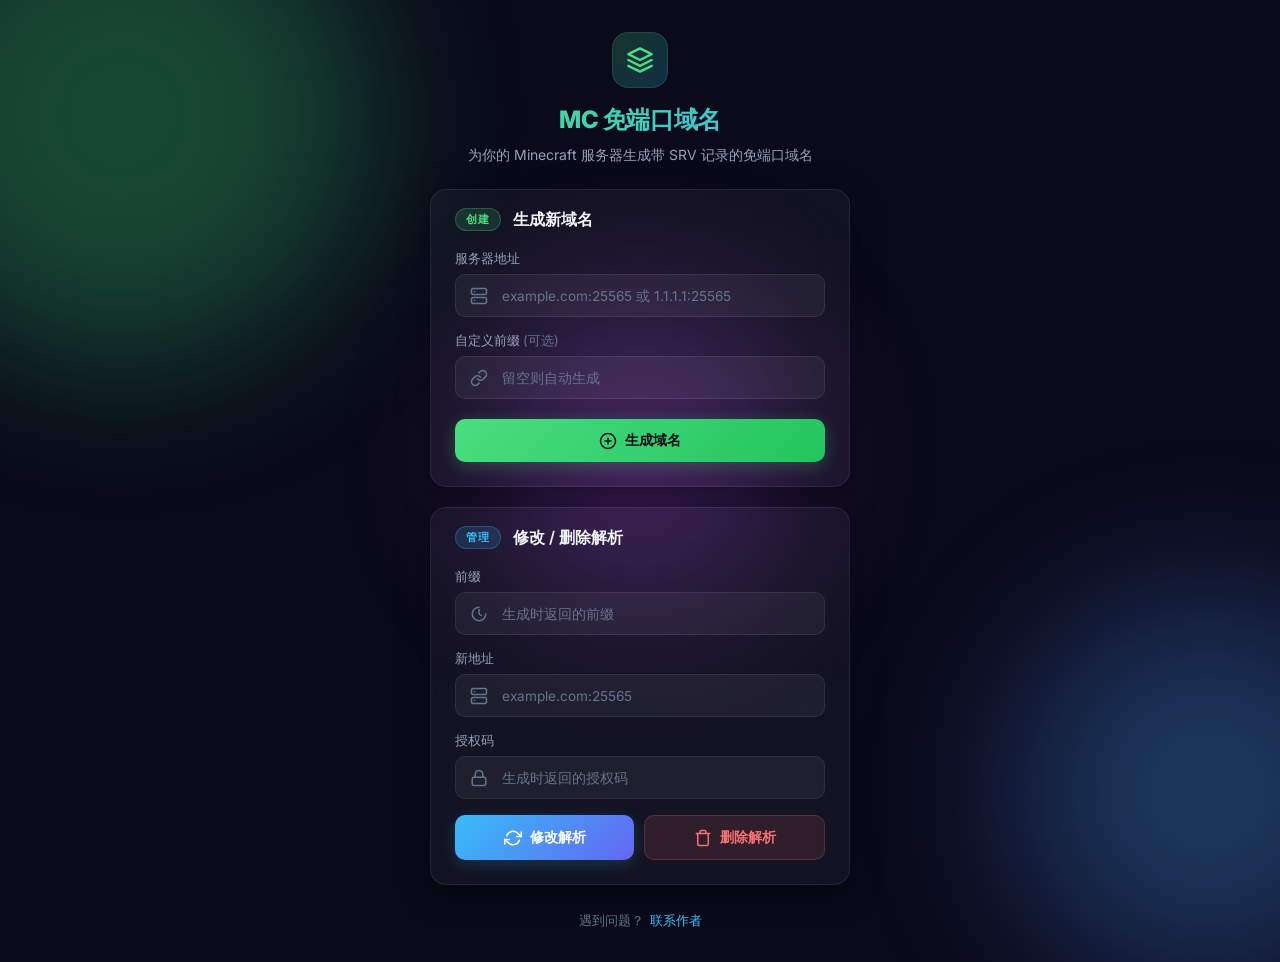
==== public/index.html @ ff8ee894 "init" ====
<!DOCTYPE html>
<html lang="zh">
<head>
  <meta charset="UTF-8">
  <meta name="viewport" content="width=device-width, initial-scale=1.0">
  <title>MC 免端口域名生成器</title>
  <link rel="preconnect" href="https://fonts.googleapis.com">
  <link rel="preconnect" href="https://fonts.gstatic.com" crossorigin>
  <link href="https://fonts.googleapis.com/css2?family=Inter:wght@400;500;600;700;800&display=swap" rel="stylesheet">
  <link rel="stylesheet" href="./style.css?v=3">
</head>
<body>

  <!-- Animated background blobs -->
  <div class="bg-blob blob-1"></div>
  <div class="bg-blob blob-2"></div>
  <div class="bg-blob blob-3"></div>

  <div class="app-wrapper">

    <!-- Header -->
    <header class="header">
      <div class="header-icon">
        <svg width="32" height="32" viewBox="0 0 24 24" fill="none" stroke="currentColor" stroke-width="2" stroke-linecap="round" stroke-linejoin="round">
          <path d="M12 2L2 7l10 5 10-5-10-5z"/>
          <path d="M2 17l10 5 10-5"/>
          <path d="M2 12l10 5 10-5"/>
        </svg>
      </div>
      <h1 class="header-title">MC 免端口域名</h1>
      <p class="header-subtitle">为你的 Minecraft 服务器生成带 SRV 记录的免端口域名</p>
    </header>

    <!-- Card: 创建域名 -->
    <div class="card">
      <div class="card-header">
        <span class="card-badge badge-create">创建</span>
        <h2 class="card-title">生成新域名</h2>
      </div>
      <div class="card-body">
        <div class="input-group">
          <label class="input-label" for="address">服务器地址</label>
          <div class="input-wrapper">
            <svg class="input-icon" width="18" height="18" viewBox="0 0 24 24" fill="none" stroke="currentColor" stroke-width="2" stroke-linecap="round" stroke-linejoin="round">
              <rect x="2" y="2" width="20" height="8" rx="2" ry="2"/>
              <rect x="2" y="14" width="20" height="8" rx="2" ry="2"/>
              <line x1="6" y1="6" x2="6.01" y2="6"/>
              <line x1="6" y1="18" x2="6.01" y2="18"/>
            </svg>
            <input id="address" type="text" placeholder="example.com:25565 或 1.1.1.1:25565" autocomplete="off">
          </div>
        </div>
        <div class="input-group">
          <label class="input-label" for="prefix">自定义前缀 <span class="optional">(可选)</span></label>
          <div class="input-wrapper">
            <svg class="input-icon" width="18" height="18" viewBox="0 0 24 24" fill="none" stroke="currentColor" stroke-width="2" stroke-linecap="round" stroke-linejoin="round">
              <path d="M10 13a5 5 0 0 0 7.54.54l3-3a5 5 0 0 0-7.07-7.07l-1.72 1.71"/>
              <path d="M14 11a5 5 0 0 0-7.54-.54l-3 3a5 5 0 0 0 7.07 7.07l1.71-1.71"/>
            </svg>
            <input id="prefix" type="text" placeholder="留空则自动生成" autocomplete="off">
          </div>
        </div>
        <button class="btn btn-primary" onclick="create()">
          <svg width="18" height="18" viewBox="0 0 24 24" fill="none" stroke="currentColor" stroke-width="2" stroke-linecap="round" stroke-linejoin="round">
            <circle cx="12" cy="12" r="10"/>
            <line x1="12" y1="8" x2="12" y2="16"/>
            <line x1="8" y1="12" x2="16" y2="12"/>
          </svg>
          <span>生成域名</span>
        </button>
      </div>
    </div>

    <!-- Card: 管理域名 -->
    <div class="card">
      <div class="card-header">
        <span class="card-badge badge-manage">管理</span>
        <h2 class="card-title">修改 / 删除解析</h2>
      </div>
      <div class="card-body">
        <div class="input-group">
          <label class="input-label" for="sub">前缀</label>
          <div class="input-wrapper">
            <svg class="input-icon" width="18" height="18" viewBox="0 0 24 24" fill="none" stroke="currentColor" stroke-width="2" stroke-linecap="round" stroke-linejoin="round">
              <path d="M21 12a9 9 0 1 1-9-9"/>
              <path d="M12 6v6l3 2"/>
            </svg>
            <input id="sub" type="text" placeholder="生成时返回的前缀" autocomplete="off">
          </div>
        </div>
        <div class="input-group">
          <label class="input-label" for="newAddress">新地址</label>
          <div class="input-wrapper">
            <svg class="input-icon" width="18" height="18" viewBox="0 0 24 24" fill="none" stroke="currentColor" stroke-width="2" stroke-linecap="round" stroke-linejoin="round">
              <rect x="2" y="2" width="20" height="8" rx="2" ry="2"/>
              <rect x="2" y="14" width="20" height="8" rx="2" ry="2"/>
              <line x1="6" y1="6" x2="6.01" y2="6"/>
              <line x1="6" y1="18" x2="6.01" y2="18"/>
            </svg>
            <input id="newAddress" type="text" placeholder="example.com:25565" autocomplete="off">
          </div>
        </div>
        <div class="input-group">
          <label class="input-label" for="authCode">授权码</label>
          <div class="input-wrapper">
            <svg class="input-icon" width="18" height="18" viewBox="0 0 24 24" fill="none" stroke="currentColor" stroke-width="2" stroke-linecap="round" stroke-linejoin="round">
              <rect x="3" y="11" width="18" height="11" rx="2" ry="2"/>
              <path d="M7 11V7a5 5 0 0 1 10 0v4"/>
            </svg>
            <input id="authCode" type="text" placeholder="生成时返回的授权码" autocomplete="off">
          </div>
        </div>
        <div class="btn-group">
          <button class="btn btn-accent" onclick="update()">
            <svg width="18" height="18" viewBox="0 0 24 24" fill="none" stroke="currentColor" stroke-width="2" stroke-linecap="round" stroke-linejoin="round">
              <polyline points="23 4 23 10 17 10"/>
              <polyline points="1 20 1 14 7 14"/>
              <path d="M3.51 9a9 9 0 0 1 14.85-3.36L23 10M1 14l4.64 4.36A9 9 0 0 0 20.49 15"/>
            </svg>
            <span>修改解析</span>
          </button>
          <button class="btn btn-danger" onclick="deleteRecord()">
            <svg width="18" height="18" viewBox="0 0 24 24" fill="none" stroke="currentColor" stroke-width="2" stroke-linecap="round" stroke-linejoin="round">
              <polyline points="3 6 5 6 21 6"/>
              <path d="M19 6v14a2 2 0 0 1-2 2H7a2 2 0 0 1-2-2V6m3 0V4a2 2 0 0 1 2-2h4a2 2 0 0 1 2 2v2"/>
            </svg>
            <span>删除解析</span>
          </button>
        </div>
      </div>
    </div>

    <!-- Result -->
    <div id="result" class="result-panel hidden"></div>

  </div>

  <!-- Footer -->
  <footer class="footer">
    <span>遇到问题？</span>
    <a href="mailto:wwwaaa123122@outlook.com">联系作者</a>
  </footer>

  <script src="./app.js?v=3"></script>
</body>
</html>
---- public/style.css ----
/* ===== Reset & Base ===== */
*, *::before, *::after {
  margin: 0;
  padding: 0;
  box-sizing: border-box;
}

:root {
  --font: 'Inter', -apple-system, BlinkMacSystemFont, sans-serif;
  --bg-primary: #0a0a1a;
  --text-primary: #f1f5f9;
  --text-secondary: #94a3b8;
  --text-muted: #64748b;
  --accent: #4ade80;
  --accent-dark: #22c55e;
  --accent-blue: #38bdf8;
  --danger: #f87171;
  --danger-dark: #ef4444;
  --glass-bg: rgba(255, 255, 255, 0.04);
  --glass-border: rgba(255, 255, 255, 0.08);
  --glass-shadow: 0 8px 32px rgba(0, 0, 0, 0.4);
  --radius: 16px;
  --radius-sm: 10px;
}

html {
  font-size: 16px;
  scroll-behavior: smooth;
}

body {
  font-family: var(--font);
  background: var(--bg-primary);
  color: var(--text-primary);
  min-height: 100vh;
  display: flex;
  flex-direction: column;
  align-items: center;
  justify-content: center;
  padding: 24px 16px;
  overflow-x: hidden;
  position: relative;
}

/* ===== Animated Background Blobs ===== */
.bg-blob {
  position: fixed;
  border-radius: 50%;
  filter: blur(80px);
  opacity: 0.3;
  pointer-events: none;
  z-index: 0;
  animation: blobFloat 20s ease-in-out infinite;
}

.blob-1 {
  width: 500px;
  height: 500px;
  background: radial-gradient(circle, #4ade80, #22c55e);
  top: -15%;
  left: -10%;
  animation-delay: 0s;
}

.blob-2 {
  width: 400px;
  height: 400px;
  background: radial-gradient(circle, #38bdf8, #6366f1);
  bottom: -10%;
  right: -10%;
  animation-delay: -7s;
}

.blob-3 {
  width: 300px;
  height: 300px;
  background: radial-gradient(circle, #a855f7, #d946ef);
  top: 50%;
  left: 50%;
  transform: translate(-50%, -50%);
  animation-delay: -14s;
}

@keyframes blobFloat {
  0%, 100% {
    transform: translate(0, 0) scale(1);
  }
  25% {
    transform: translate(60px, -60px) scale(1.1);
  }
  50% {
    transform: translate(-30px, 40px) scale(0.95);
  }
  75% {
    transform: translate(40px, 20px) scale(1.05);
  }
}

/* ===== App Wrapper ===== */
.app-wrapper {
  position: relative;
  z-index: 1;
  width: 100%;
  max-width: 420px;
  display: flex;
  flex-direction: column;
  gap: 20px;
  animation: fadeUp 0.8s ease-out;
}

@keyframes fadeUp {
  from {
    opacity: 0;
    transform: translateY(30px);
  }
  to {
    opacity: 1;
    transform: translateY(0);
  }
}

/* ===== Header ===== */
.header {
  text-align: center;
  padding: 8px 0 4px;
}

.header-icon {
  display: inline-flex;
  align-items: center;
  justify-content: center;
  width: 56px;
  height: 56px;
  border-radius: 16px;
  background: linear-gradient(135deg, rgba(74, 222, 128, 0.2), rgba(56, 189, 248, 0.2));
  border: 1px solid rgba(74, 222, 128, 0.15);
  margin-bottom: 16px;
  color: var(--accent);
}

.header-icon svg {
  width: 28px;
  height: 28px;
}

.header-title {
  font-size: 1.5rem;
  font-weight: 800;
  letter-spacing: -0.02em;
  background: linear-gradient(135deg, #4ade80, #38bdf8);
  -webkit-background-clip: text;
  -webkit-text-fill-color: transparent;
  background-clip: text;
}

.header-subtitle {
  font-size: 0.875rem;
  color: var(--text-secondary);
  margin-top: 8px;
  line-height: 1.5;
}

/* ===== Card ===== */
.card {
  background: var(--glass-bg);
  backdrop-filter: blur(20px);
  -webkit-backdrop-filter: blur(20px);
  border: 1px solid var(--glass-border);
  border-radius: var(--radius);
  box-shadow: var(--glass-shadow);
  overflow: hidden;
  transition: transform 0.3s ease, box-shadow 0.3s ease;
}

.card:hover {
  transform: translateY(-2px);
  box-shadow: 0 12px 40px rgba(0, 0, 0, 0.5);
}

.card-header {
  display: flex;
  align-items: center;
  gap: 12px;
  padding: 18px 24px 0;
}

.card-badge {
  font-size: 0.7rem;
  font-weight: 700;
  text-transform: uppercase;
  letter-spacing: 0.08em;
  padding: 3px 10px;
  border-radius: 100px;
}

.badge-create {
  background: rgba(74, 222, 128, 0.15);
  color: var(--accent);
  border: 1px solid rgba(74, 222, 128, 0.25);
}

.badge-manage {
  background: rgba(56, 189, 248, 0.15);
  color: var(--accent-blue);
  border: 1px solid rgba(56, 189, 248, 0.25);
}

.card-title {
  font-size: 1rem;
  font-weight: 600;
  color: var(--text-primary);
}

.card-body {
  padding: 20px 24px 24px;
}

/* ===== Input ===== */
.input-group {
  margin-bottom: 16px;
}

.input-label {
  display: block;
  font-size: 0.8rem;
  font-weight: 500;
  color: var(--text-secondary);
  margin-bottom: 6px;
}

.optional {
  color: var(--text-muted);
  font-weight: 400;
}

.input-wrapper {
  display: flex;
  align-items: center;
  background: rgba(255, 255, 255, 0.05);
  border: 1px solid rgba(255, 255, 255, 0.08);
  border-radius: var(--radius-sm);
  transition: border-color 0.25s ease, box-shadow 0.25s ease;
  position: relative;
}

.input-wrapper:focus-within {
  border-color: rgba(74, 222, 128, 0.4);
  box-shadow: 0 0 0 3px rgba(74, 222, 128, 0.08);
}

.input-icon {
  flex-shrink: 0;
  color: var(--text-muted);
  margin-left: 14px;
  transition: color 0.25s ease;
}

.input-wrapper:focus-within .input-icon {
  color: var(--accent);
}

.input-wrapper input {
  flex: 1;
  background: transparent;
  border: none;
  outline: none;
  padding: 12px 14px;
  font-family: var(--font);
  font-size: 0.9rem;
  color: var(--text-primary);
}

.input-wrapper input::placeholder {
  color: var(--text-muted);
  font-size: 0.85rem;
}

/* ===== Buttons ===== */
.btn {
  display: inline-flex;
  align-items: center;
  justify-content: center;
  gap: 8px;
  width: 100%;
  padding: 12px 20px;
  border: none;
  border-radius: var(--radius-sm);
  font-family: var(--font);
  font-size: 0.9rem;
  font-weight: 600;
  cursor: pointer;
  transition: all 0.25s ease;
  position: relative;
  overflow: hidden;
}

.btn::after {
  content: '';
  position: absolute;
  inset: 0;
  background: rgba(255, 255, 255, 0);
  transition: background 0.25s ease;
}

.btn:hover::after {
  background: rgba(255, 255, 255, 0.06);
}

.btn:active {
  transform: scale(0.98);
}

.btn-primary {
  margin-top: 4px;
  background: linear-gradient(135deg, #4ade80, #22c55e);
  color: #0a0a1a;
  box-shadow: 0 4px 16px rgba(74, 222, 128, 0.25);
}

.btn-primary:hover {
  box-shadow: 0 6px 24px rgba(74, 222, 128, 0.35);
  transform: translateY(-1px);
}

.btn-primary:active {
  transform: translateY(0) scale(0.98);
}

.btn-group {
  display: flex;
  gap: 10px;
  margin-top: 4px;
}

.btn-accent {
  flex: 1;
  background: linear-gradient(135deg, #38bdf8, #6366f1);
  color: #fff;
  box-shadow: 0 4px 16px rgba(56, 189, 248, 0.2);
}

.btn-accent:hover {
  box-shadow: 0 6px 24px rgba(56, 189, 248, 0.3);
  transform: translateY(-1px);
}

.btn-accent:active {
  transform: translateY(0) scale(0.98);
}

.btn-danger {
  flex: 1;
  background: rgba(248, 113, 113, 0.12);
  color: var(--danger);
  border: 1px solid rgba(248, 113, 113, 0.2);
}

.btn-danger:hover {
  background: rgba(248, 113, 113, 0.2);
  border-color: rgba(248, 113, 113, 0.35);
  transform: translateY(-1px);
}

.btn-danger:active {
  transform: translateY(0) scale(0.98);
}

/* ===== Result Panel ===== */
.result-panel {
  position: relative;
  z-index: 1;
  max-width: 420px;
  width: 100%;
  border-radius: var(--radius);
  padding: 20px 24px;
  font-size: 0.9rem;
  line-height: 1.6;
  transition: all 0.4s ease;
  animation: slideDown 0.4s ease-out;
}

.result-panel.hidden {
  display: none;
}

.result-panel.success {
  background: rgba(74, 222, 128, 0.08);
  border: 1px solid rgba(74, 222, 128, 0.2);
  color: var(--accent);
}

.result-panel.error {
  background: rgba(248, 113, 113, 0.08);
  border: 1px solid rgba(248, 113, 113, 0.2);
  color: var(--danger);
}

.result-panel.loading {
  background: rgba(56, 189, 248, 0.06);
  border: 1px solid rgba(56, 189, 248, 0.15);
  color: var(--accent-blue);
}

.result-panel .result-title {
  font-weight: 600;
  margin-bottom: 6px;
}

.result-panel .result-line {
  display: flex;
  align-items: center;
  gap: 8px;
  padding: 3px 0;
  color: var(--text-secondary);
}

.result-panel .result-line strong {
  color: var(--text-primary);
  font-weight: 500;
}

.result-panel .result-value {
  display: inline-flex;
  align-items: center;
  gap: 6px;
  padding: 4px 12px;
  background: rgba(255, 255, 255, 0.06);
  border-radius: 6px;
  font-family: 'SF Mono', 'Fira Code', monospace;
  font-size: 0.85rem;
  color: var(--text-primary);
  cursor: pointer;
  transition: background 0.2s ease;
  word-break: break-all;
}

.result-value:hover {
  background: rgba(255, 255, 255, 0.1);
}

.copy-hint {
  font-size: 0.7rem;
  color: var(--text-muted);
}

/* Loading spinner */
.spinner {
  display: inline-block;
  width: 18px;
  height: 18px;
  border: 2px solid rgba(56, 189, 248, 0.2);
  border-top-color: var(--accent-blue);
  border-radius: 50%;
  animation: spin 0.6s linear infinite;
  vertical-align: middle;
  margin-right: 6px;
}

@keyframes spin {
  to { transform: rotate(360deg); }
}

@keyframes slideDown {
  from {
    opacity: 0;
    transform: translateY(-12px);
  }
  to {
    opacity: 1;
    transform: translateY(0);
  }
}

/* ===== Toast ===== */
.toast {
  position: fixed;
  bottom: 60px;
  left: 50%;
  transform: translateX(-50%);
  background: rgba(255,255,255,0.1);
  backdrop-filter: blur(12px);
  -webkit-backdrop-filter: blur(12px);
  border: 1px solid rgba(255,255,255,0.1);
  border-radius: 10px;
  padding: 10px 20px;
  font-family: 'Inter', sans-serif;
  font-size: 0.85rem;
  color: #f1f5f9;
  z-index: 100;
  animation: toastIn 0.3s ease-out;
  pointer-events: none;
}

@keyframes toastIn {
  from { opacity: 0; transform: translateX(-50%) translateY(10px); }
  to { opacity: 1; transform: translateX(-50%) translateY(0); }
}

/* ===== Footer ===== */
.footer {
  position: relative;
  z-index: 1;
  margin-top: 28px;
  text-align: center;
  font-size: 0.8rem;
  color: var(--text-muted);
  display: flex;
  align-items: center;
  justify-content: center;
  gap: 6px;
  padding-bottom: 8px;
}

.footer a {
  color: var(--accent-blue);
  text-decoration: none;
  transition: color 0.2s ease;
  font-weight: 500;
}

.footer a:hover {
  color: #60d4ff;
  text-decoration: underline;
}

/* ===== Responsive ===== */
@media (max-width: 480px) {
  body {
    padding: 16px 12px;
  }

  .card-body {
    padding: 16px 18px 20px;
  }

  .card-header {
    padding: 16px 18px 0;
  }

  .header-title {
    font-size: 1.3rem;
  }

  .btn-group {
    flex-direction: column;
  }

  .btn {
    padding: 11px 16px;
  }

  .blob-1 {
    width: 300px;
    height: 300px;
  }

  .blob-2 {
    width: 250px;
    height: 250px;
  }

  .blob-3 {
    width: 200px;
    height: 200px;
  }
}
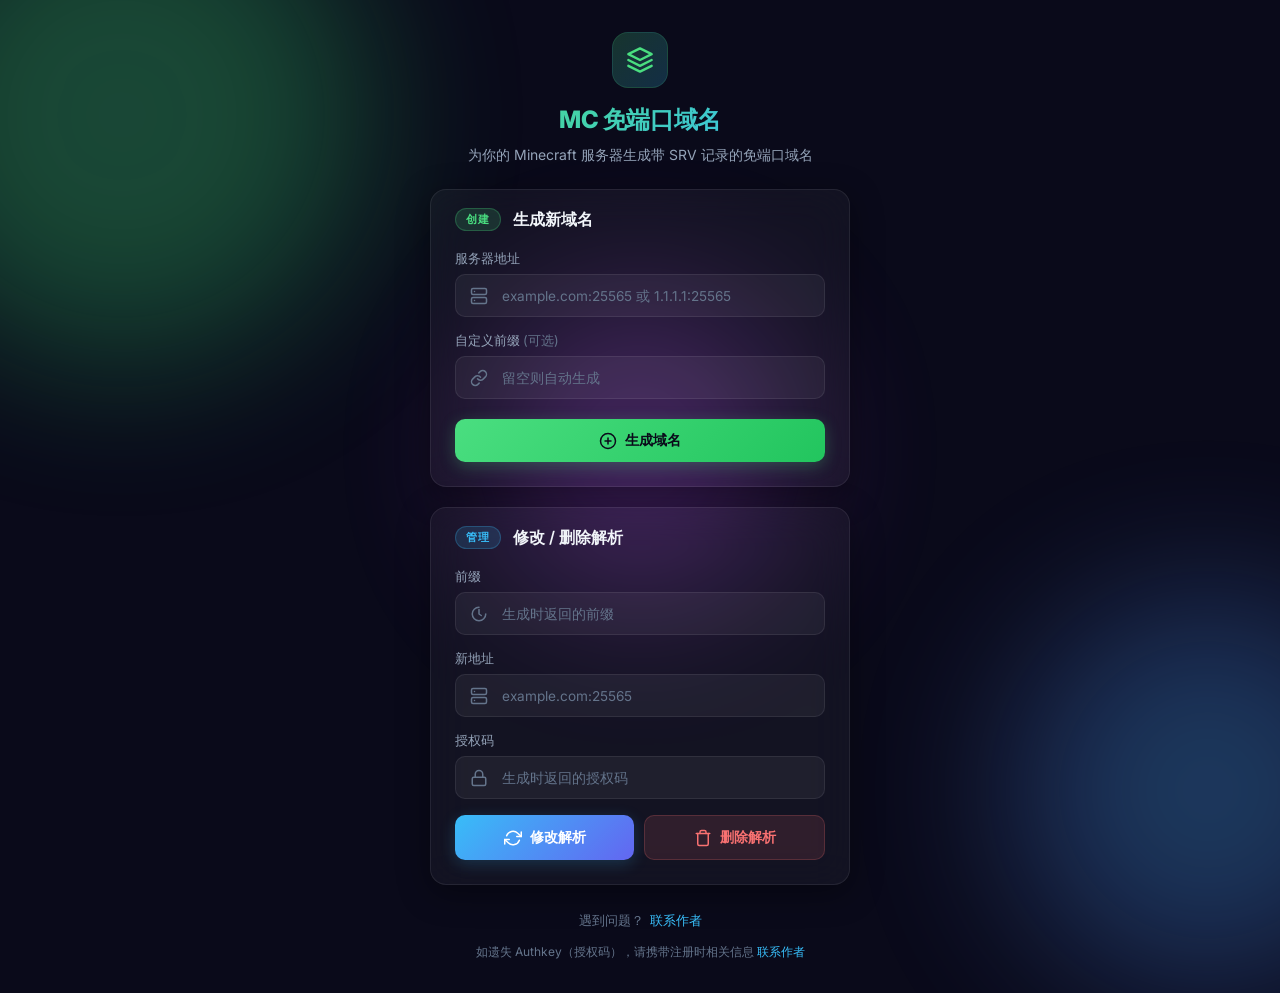
==== commit acfdc93a: "同步生产已部署代码到仓库（Turnstile 人机验证、目标地址黑名单、前端 v5）" ====
--- a/public/index.html
+++ b/public/index.html
@@ -7,7 +7,7 @@
   <link rel="preconnect" href="https://fonts.googleapis.com">
   <link rel="preconnect" href="https://fonts.gstatic.com" crossorigin>
   <link href="https://fonts.googleapis.com/css2?family=Inter:wght@400;500;600;700;800&display=swap" rel="stylesheet">
-  <link rel="stylesheet" href="./style.css?v=3">
+  <link rel="stylesheet" href="./style.css?v=5">
 </head>
 <body>
 
@@ -60,6 +60,14 @@
             <input id="prefix" type="text" placeholder="留空则自动生成" autocomplete="off">
           </div>
         </div>
+
+        <!-- Cloudflare Turnstile 人机验证（仅当服务端开启时显示） -->
+        <div id="turnstile-slot" class="turnstile-slot hidden">
+          <span class="turnstile-label">人机验证</span>
+          <div id="turnstile-widget"></div>
+          <div id="turnstile-status" class="turnstile-status"></div>
+        </div>
+
         <button class="btn btn-primary" onclick="create()">
           <svg width="18" height="18" viewBox="0 0 24 24" fill="none" stroke="currentColor" stroke-width="2" stroke-linecap="round" stroke-linejoin="round">
             <circle cx="12" cy="12" r="10"/>
@@ -139,8 +147,12 @@
   <footer class="footer">
     <span>遇到问题？</span>
     <a href="mailto:wwwaaa123122@outlook.com">联系作者</a>
+    <div class="footer-note">
+      如遗失 Authkey（授权码），请携带注册时相关信息
+      <a href="mailto:wwwaaa123122@outlook.com">联系作者</a>
+    </div>
   </footer>
 
-  <script src="./app.js?v=3"></script>
+  <script src="./app.js?v=5"></script>
 </body>
 </html>
--- a/public/style.css
+++ b/public/style.css
@@ -231,6 +231,35 @@
 .optional {
   color: var(--text-muted);
   font-weight: 400;
+}
+
+/* ===== Cloudflare Turnstile ===== */
+.turnstile-slot {
+  margin-bottom: 16px;
+}
+
+.turnstile-slot.hidden {
+  display: none;
+}
+
+.turnstile-label {
+  display: block;
+  font-size: 0.8rem;
+  font-weight: 500;
+  color: var(--text-secondary);
+  margin-bottom: 6px;
+}
+
+.turnstile-status {
+  font-size: 0.75rem;
+  color: var(--text-muted);
+  margin-top: 6px;
+  min-height: 1em;
+}
+
+.turnstile-status:empty {
+  min-height: 0;
+  margin-top: 0;
 }
 
 .input-wrapper {
@@ -507,8 +536,18 @@
   display: flex;
   align-items: center;
   justify-content: center;
+  flex-wrap: wrap;
   gap: 6px;
   padding-bottom: 8px;
+}
+
+/* 单独占一行，不与上面的「遇到问题？」挤在一起 */
+.footer-note {
+  flex-basis: 100%;
+  margin-top: 6px;
+  font-size: 0.75rem;
+  line-height: 1.6;
+  color: var(--text-muted);
 }
 
 .footer a {
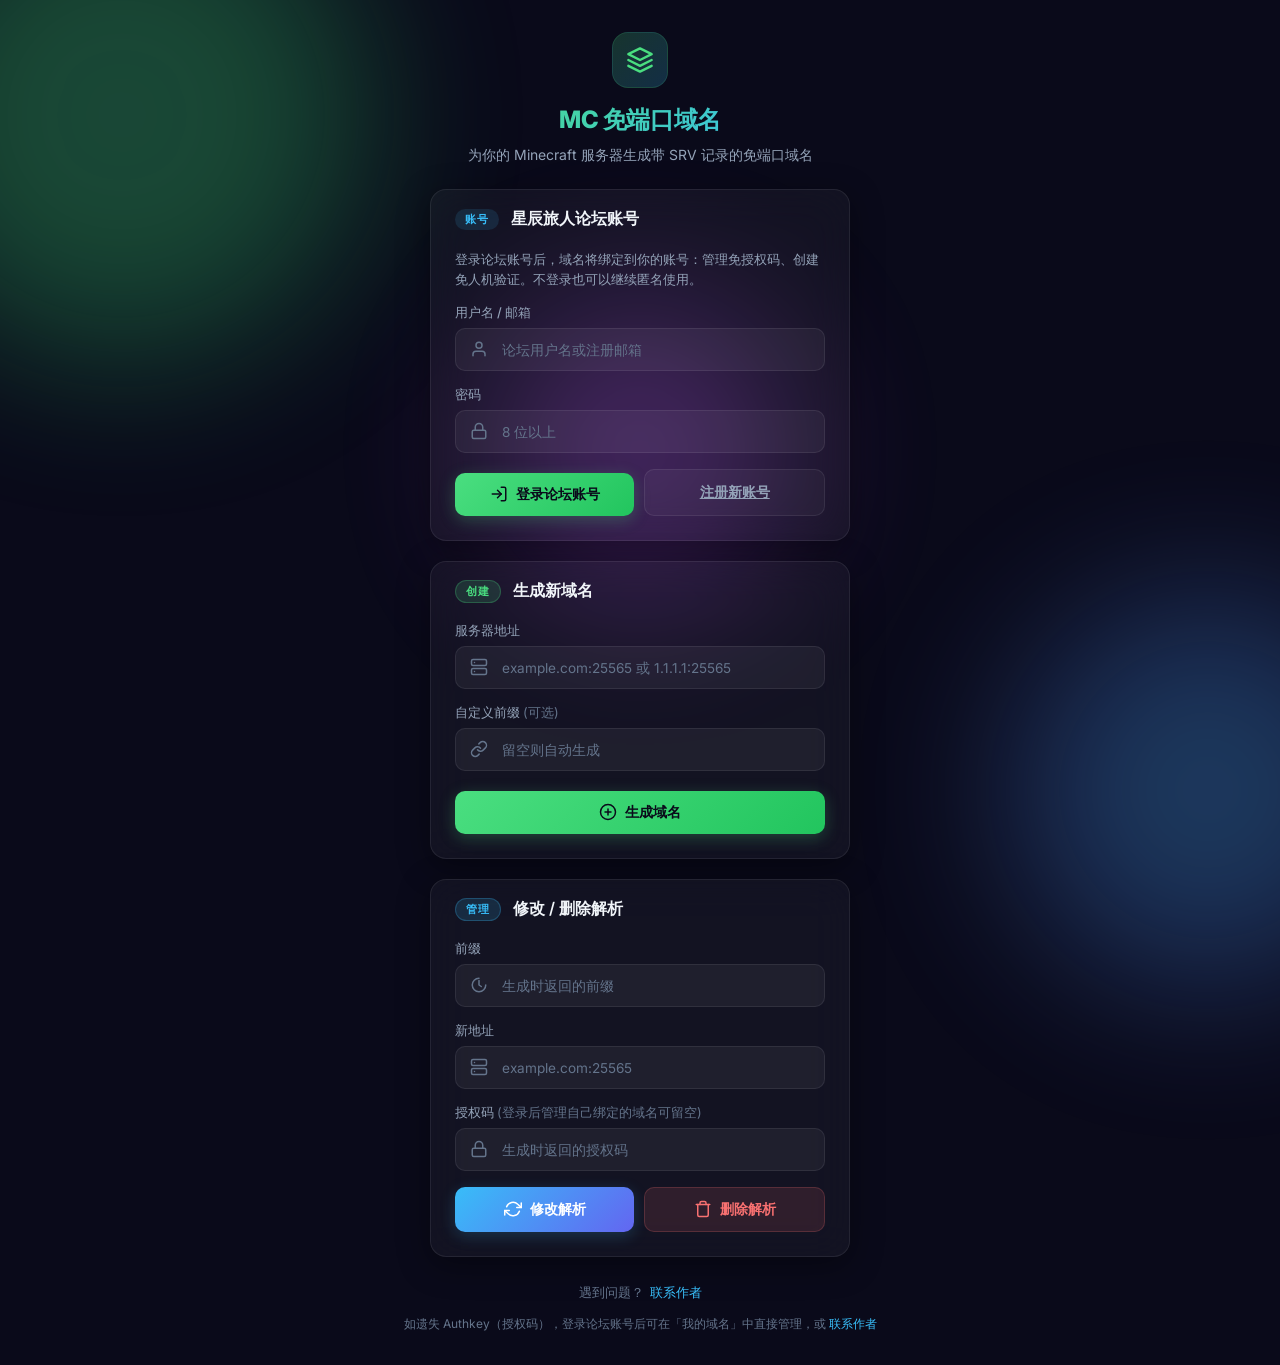
==== commit 80332018: "接入星辰旅人论坛账号系统：JWT(RS256/JWKS) 验签、域名绑定账号、我的域名、历史记录认领" ====
--- a/public/index.html
+++ b/public/index.html
@@ -7,7 +7,7 @@
   <link rel="preconnect" href="https://fonts.googleapis.com">
   <link rel="preconnect" href="https://fonts.gstatic.com" crossorigin>
   <link href="https://fonts.googleapis.com/css2?family=Inter:wght@400;500;600;700;800&display=swap" rel="stylesheet">
-  <link rel="stylesheet" href="./style.css?v=5">
+  <link rel="stylesheet" href="./style.css?v=6">
 </head>
 <body>
 
@@ -31,6 +31,70 @@
       <p class="header-subtitle">为你的 Minecraft 服务器生成带 SRV 记录的免端口域名</p>
     </header>
 
+    <!-- Card: 论坛账号 -->
+    <div class="card">
+      <div class="card-header">
+        <span class="card-badge badge-auth">账号</span>
+        <h2 class="card-title">星辰旅人论坛账号</h2>
+      </div>
+      <div class="card-body">
+        <!-- 已登录 -->
+        <div id="auth-logged-in" class="hidden">
+          <div class="user-chip">
+            <img id="user-avatar" class="user-avatar" alt="头像" src="">
+            <div class="user-meta">
+              <span id="user-nickname" class="user-nickname"></span>
+              <span id="user-username" class="user-username"></span>
+            </div>
+            <button class="btn btn-ghost btn-sm" onclick="logout()">退出登录</button>
+          </div>
+          <p class="auth-hint">创建的域名将自动绑定到你的账号，管理时无需授权码，且免人机验证。</p>
+        </div>
+        <!-- 未登录 -->
+        <div id="auth-logged-out">
+          <p class="auth-hint">登录论坛账号后，域名将绑定到你的账号：管理免授权码、创建免人机验证。不登录也可以继续匿名使用。</p>
+          <div class="input-group">
+            <label class="input-label" for="login-identifier">用户名 / 邮箱</label>
+            <div class="input-wrapper">
+              <svg class="input-icon" width="18" height="18" viewBox="0 0 24 24" fill="none" stroke="currentColor" stroke-width="2" stroke-linecap="round" stroke-linejoin="round">
+                <path d="M20 21v-2a4 4 0 0 0-4-4H8a4 4 0 0 0-4 4v2"/>
+                <circle cx="12" cy="7" r="4"/>
+              </svg>
+              <input id="login-identifier" type="text" placeholder="论坛用户名或注册邮箱" autocomplete="username">
+            </div>
+          </div>
+          <div class="input-group">
+            <label class="input-label" for="login-password">密码</label>
+            <div class="input-wrapper">
+              <svg class="input-icon" width="18" height="18" viewBox="0 0 24 24" fill="none" stroke="currentColor" stroke-width="2" stroke-linecap="round" stroke-linejoin="round">
+                <rect x="3" y="11" width="18" height="11" rx="2" ry="2"/>
+                <path d="M7 11V7a5 5 0 0 1 10 0v4"/>
+              </svg>
+              <input id="login-password" type="password" placeholder="8 位以上" autocomplete="current-password">
+            </div>
+          </div>
+          <div id="forum-turnstile-slot" class="turnstile-slot hidden">
+            <span class="turnstile-label">人机验证（论坛登录）</span>
+            <div id="forum-turnstile-widget"></div>
+            <div id="forum-turnstile-status" class="turnstile-status"></div>
+          </div>
+          <div class="btn-group">
+            <button id="login-btn" class="btn btn-primary" onclick="login()">
+              <svg width="18" height="18" viewBox="0 0 24 24" fill="none" stroke="currentColor" stroke-width="2" stroke-linecap="round" stroke-linejoin="round">
+                <path d="M15 3h4a2 2 0 0 1 2 2v14a2 2 0 0 1-2 2h-4"/>
+                <polyline points="10 17 15 12 10 7"/>
+                <line x1="15" y1="12" x2="3" y2="12"/>
+              </svg>
+              <span>登录论坛账号</span>
+            </button>
+            <a id="register-link" class="btn btn-ghost" href="https://forum.182030.xyz/register" target="_blank" rel="noopener">
+              <span>注册新账号</span>
+            </a>
+          </div>
+        </div>
+      </div>
+    </div>
+
     <!-- Card: 创建域名 -->
     <div class="card">
       <div class="card-header">
@@ -61,7 +125,7 @@
           </div>
         </div>
 
-        <!-- Cloudflare Turnstile 人机验证（仅当服务端开启时显示） -->
+        <!-- Cloudflare Turnstile 人机验证（匿名创建时需要；已登录免验证） -->
         <div id="turnstile-slot" class="turnstile-slot hidden">
           <span class="turnstile-label">人机验证</span>
           <div id="turnstile-widget"></div>
@@ -79,6 +143,35 @@
       </div>
     </div>
 
+    <!-- Card: 我的域名（登录后显示） -->
+    <div id="records-card" class="card hidden">
+      <div class="card-header">
+        <span class="card-badge badge-manage">我的域名</span>
+        <h2 class="card-title">账号绑定的解析</h2>
+        <button class="btn btn-ghost btn-sm card-action" onclick="loadMyRecords()" title="刷新列表">
+          <svg width="16" height="16" viewBox="0 0 24 24" fill="none" stroke="currentColor" stroke-width="2" stroke-linecap="round" stroke-linejoin="round">
+            <polyline points="23 4 23 10 17 10"/>
+            <polyline points="1 20 1 14 7 14"/>
+            <path d="M3.51 9a9 9 0 0 1 14.85-3.36L23 10M1 14l4.64 4.36A9 9 0 0 0 20.49 15"/>
+          </svg>
+          <span>刷新</span>
+        </button>
+      </div>
+      <div class="card-body">
+        <div id="records-list" class="records-list"></div>
+
+        <div class="claim-box">
+          <div class="claim-title">认领历史域名</div>
+          <div class="claim-row">
+            <input id="claim-sub" type="text" placeholder="前缀" autocomplete="off">
+            <input id="claim-authcode" type="text" placeholder="该记录的授权码" autocomplete="off">
+            <button class="btn btn-accent btn-sm" onclick="claimRecord()"><span>认领</span></button>
+          </div>
+          <p class="records-hint">登录前创建的域名，可用前缀 + 授权码认领到当前账号。</p>
+        </div>
+      </div>
+    </div>
+
     <!-- Card: 管理域名 -->
     <div class="card">
       <div class="card-header">
@@ -109,7 +202,7 @@
           </div>
         </div>
         <div class="input-group">
-          <label class="input-label" for="authCode">授权码</label>
+          <label class="input-label" for="authCode">授权码 <span class="optional">(登录后管理自己绑定的域名可留空)</span></label>
           <div class="input-wrapper">
             <svg class="input-icon" width="18" height="18" viewBox="0 0 24 24" fill="none" stroke="currentColor" stroke-width="2" stroke-linecap="round" stroke-linejoin="round">
               <rect x="3" y="11" width="18" height="11" rx="2" ry="2"/>
@@ -148,11 +241,11 @@
     <span>遇到问题？</span>
     <a href="mailto:wwwaaa123122@outlook.com">联系作者</a>
     <div class="footer-note">
-      如遗失 Authkey（授权码），请携带注册时相关信息
+      如遗失 Authkey（授权码），登录论坛账号后可在「我的域名」中直接管理，或
       <a href="mailto:wwwaaa123122@outlook.com">联系作者</a>
     </div>
   </footer>
 
-  <script src="./app.js?v=5"></script>
+  <script src="./app.js?v=6"></script>
 </body>
-</html>+</html>
--- a/public/style.css
+++ b/public/style.css
@@ -602,4 +602,210 @@
     width: 200px;
     height: 200px;
   }
-}+}
+/* ===== 通用隐藏（卡片切换 / 列表状态） ===== */
+.hidden {
+  display: none !important;
+}
+
+/* ===== 论坛账号卡片 ===== */
+.badge-auth {
+  background: rgba(56, 189, 248, 0.12);
+  color: var(--accent-blue);
+}
+
+.auth-hint {
+  font-size: 0.8rem;
+  line-height: 1.6;
+  color: var(--text-secondary);
+  margin-bottom: 14px;
+}
+
+.user-chip {
+  display: flex;
+  align-items: center;
+  gap: 12px;
+  padding: 12px 14px;
+  border: 1px solid var(--glass-border);
+  border-radius: var(--radius-sm);
+  background: var(--glass-bg);
+}
+
+.user-avatar {
+  width: 40px;
+  height: 40px;
+  border-radius: 25%;
+  object-fit: cover;
+  flex-shrink: 0;
+}
+
+.user-avatar.hidden {
+  display: none;
+}
+
+.user-meta {
+  display: flex;
+  flex-direction: column;
+  gap: 2px;
+  min-width: 0;
+  flex: 1;
+}
+
+.user-nickname {
+  font-size: 0.9rem;
+  font-weight: 600;
+  color: var(--text-primary);
+  overflow: hidden;
+  text-overflow: ellipsis;
+  white-space: nowrap;
+}
+
+.user-username {
+  font-size: 0.75rem;
+  color: var(--text-muted);
+  overflow: hidden;
+  text-overflow: ellipsis;
+  white-space: nowrap;
+}
+
+/* ===== 按钮（次级 / 小号） ===== */
+.btn-ghost {
+  background: var(--glass-bg);
+  border: 1px solid var(--glass-border);
+  color: var(--text-secondary);
+}
+
+.btn-ghost:hover {
+  color: var(--text-primary);
+  border-color: rgba(255, 255, 255, 0.2);
+}
+
+.btn-ghost:active {
+  transform: none;
+}
+
+.btn-sm {
+  padding: 7px 12px;
+  font-size: 0.8rem;
+  gap: 6px;
+}
+
+.card-action {
+  margin-left: auto;
+}
+
+/* ===== 我的域名列表 ===== */
+.records-list {
+  display: flex;
+  flex-direction: column;
+  gap: 10px;
+}
+
+.records-loading,
+.records-empty {
+  font-size: 0.82rem;
+  color: var(--text-muted);
+  text-align: center;
+  padding: 18px 0;
+}
+
+.record-item {
+  display: flex;
+  align-items: center;
+  justify-content: space-between;
+  gap: 12px;
+  padding: 12px 14px;
+  border: 1px solid var(--glass-border);
+  border-radius: var(--radius-sm);
+  background: var(--glass-bg);
+}
+
+.record-info {
+  min-width: 0;
+}
+
+.record-domain {
+  font-size: 0.88rem;
+  font-weight: 600;
+  color: var(--text-primary);
+  overflow: hidden;
+  text-overflow: ellipsis;
+  white-space: nowrap;
+}
+
+.record-target {
+  font-size: 0.74rem;
+  color: var(--text-muted);
+  margin-top: 3px;
+  overflow: hidden;
+  text-overflow: ellipsis;
+  white-space: nowrap;
+}
+
+.record-actions {
+  display: flex;
+  gap: 8px;
+  flex-shrink: 0;
+}
+
+/* ===== 认领历史域名 ===== */
+.claim-box {
+  margin-top: 16px;
+  padding-top: 14px;
+  border-top: 1px dashed var(--glass-border);
+}
+
+.claim-title {
+  font-size: 0.82rem;
+  font-weight: 600;
+  color: var(--text-secondary);
+  margin-bottom: 10px;
+}
+
+.claim-row {
+  display: flex;
+  gap: 8px;
+}
+
+.claim-row input {
+  flex: 1;
+  min-width: 0;
+  padding: 9px 12px;
+  font-size: 0.82rem;
+  color: var(--text-primary);
+  background: rgba(255, 255, 255, 0.04);
+  border: 1px solid var(--glass-border);
+  border-radius: var(--radius-sm);
+  outline: none;
+  font-family: var(--font);
+}
+
+.claim-row input:focus {
+  border-color: var(--accent);
+}
+
+.records-hint {
+  font-size: 0.72rem;
+  color: var(--text-muted);
+  margin-top: 8px;
+  line-height: 1.5;
+}
+
+@media (max-width: 480px) {
+  .claim-row {
+    flex-direction: column;
+  }
+
+  .record-item {
+    flex-direction: column;
+    align-items: stretch;
+  }
+
+  .record-actions {
+    justify-content: flex-end;
+  }
+
+  .card-action {
+    margin-left: 0;
+  }
+}
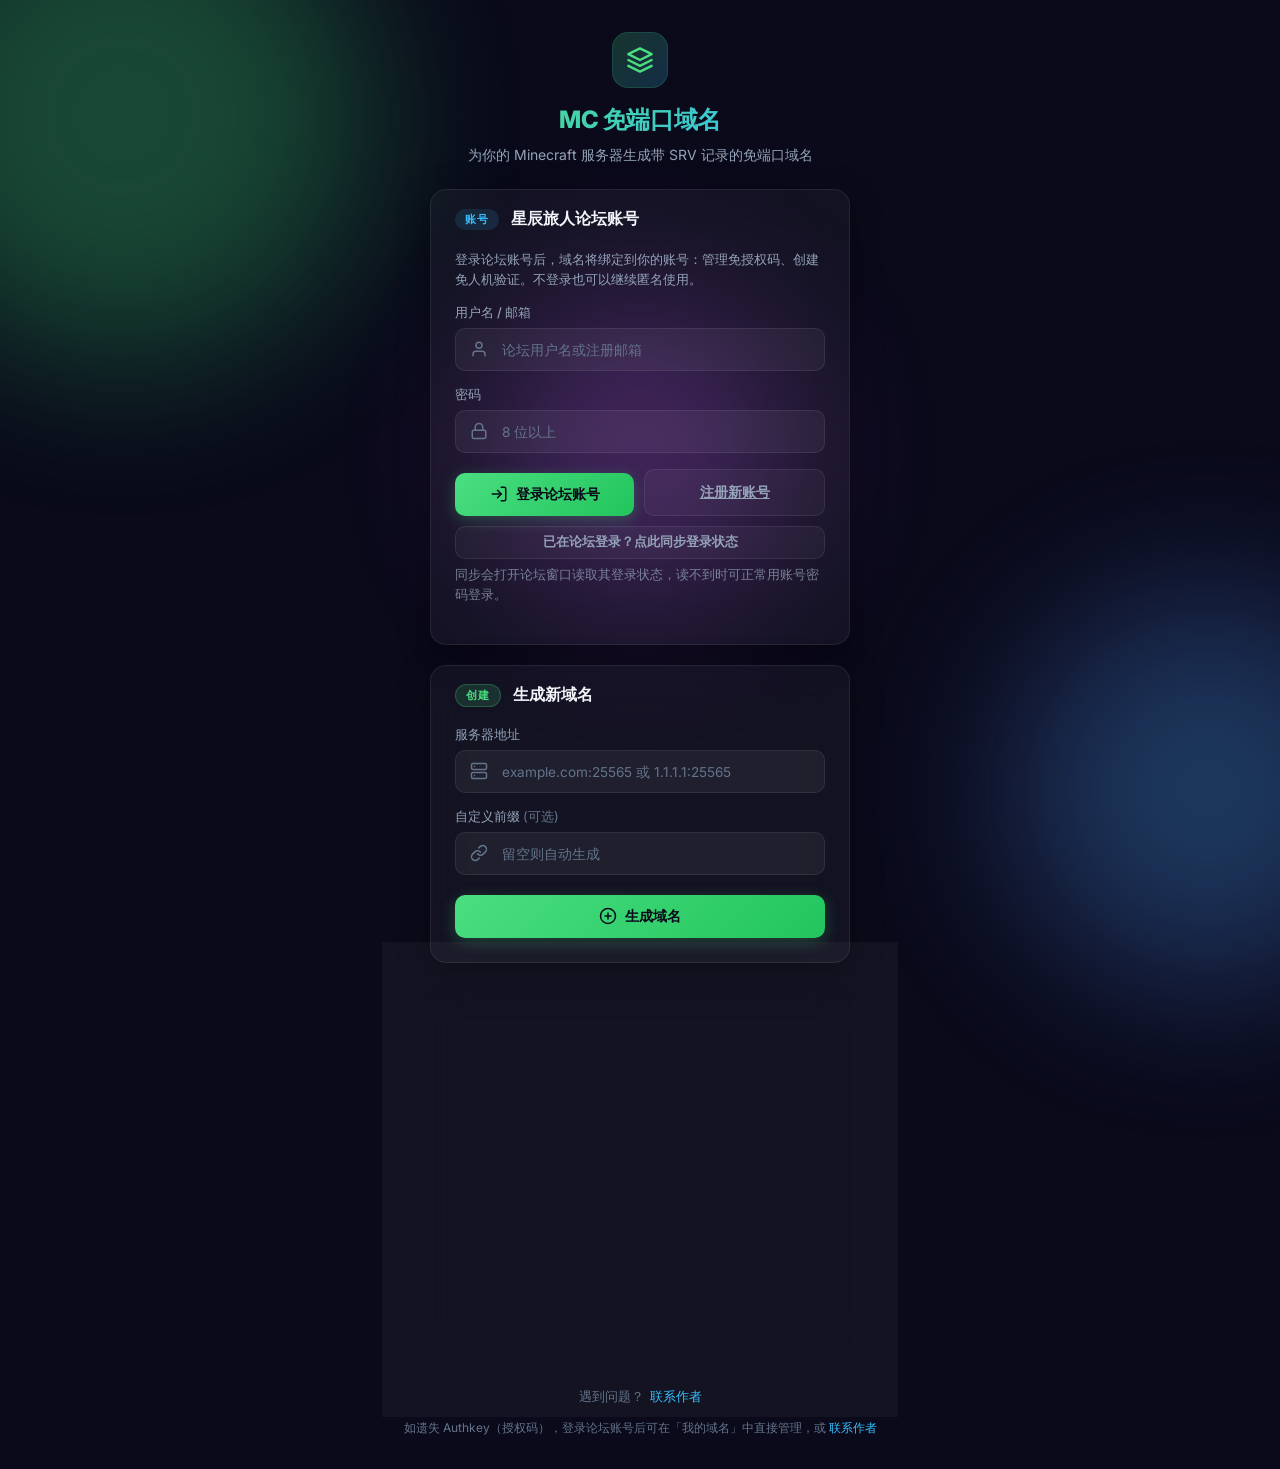
==== commit 80fcddb8: "修复登录反馈不可见（结果面板滚入视口 + 账号卡片内联状态 + 按钮加载态 + 论坛请求超时）；新增"同步论坛登录状态"：弹窗桥接读取论坛第一方登录态自动登录；论坛验签支持双签发方（i/x 两套 JW" ====
--- a/public/index.html
+++ b/public/index.html
@@ -7,7 +7,7 @@
   <link rel="preconnect" href="https://fonts.googleapis.com">
   <link rel="preconnect" href="https://fonts.gstatic.com" crossorigin>
   <link href="https://fonts.googleapis.com/css2?family=Inter:wght@400;500;600;700;800&display=swap" rel="stylesheet">
-  <link rel="stylesheet" href="./style.css?v=6">
+  <link rel="stylesheet" href="./style.css?v=7">
 </head>
 <body>
 
@@ -91,6 +91,11 @@
               <span>注册新账号</span>
             </a>
           </div>
+          <p id="login-status" class="auth-status hidden"></p>
+          <button id="sync-btn" class="btn btn-ghost btn-sm sync-btn" onclick="syncForumLogin()">
+            <span>已在论坛登录？点此同步登录状态</span>
+          </button>
+          <p class="auth-hint auth-hint-sm">同步会打开论坛窗口读取其登录状态，读不到时可正常用账号密码登录。</p>
         </div>
       </div>
     </div>
@@ -246,6 +251,6 @@
     </div>
   </footer>
 
-  <script src="./app.js?v=6"></script>
+  <script src="./app.js?v=7"></script>
 </body>
 </html>
--- a/public/style.css
+++ b/public/style.css
@@ -603,6 +603,31 @@
     height: 200px;
   }
 }
+/* ===== 账号卡片内联状态 / 同步按钮 ===== */
+.auth-status {
+  margin: 10px 0 0;
+  font-size: 13px;
+  line-height: 1.5;
+  color: var(--text-secondary, #6b7280);
+  word-break: break-word;
+}
+
+.auth-status.error {
+  color: #dc2626;
+}
+
+.auth-hint-sm {
+  margin-top: 6px;
+  font-size: 12px;
+  opacity: 0.75;
+}
+
+.sync-btn {
+  margin-top: 10px;
+  width: 100%;
+  justify-content: center;
+}
+
 /* ===== 通用隐藏（卡片切换 / 列表状态） ===== */
 .hidden {
   display: none !important;
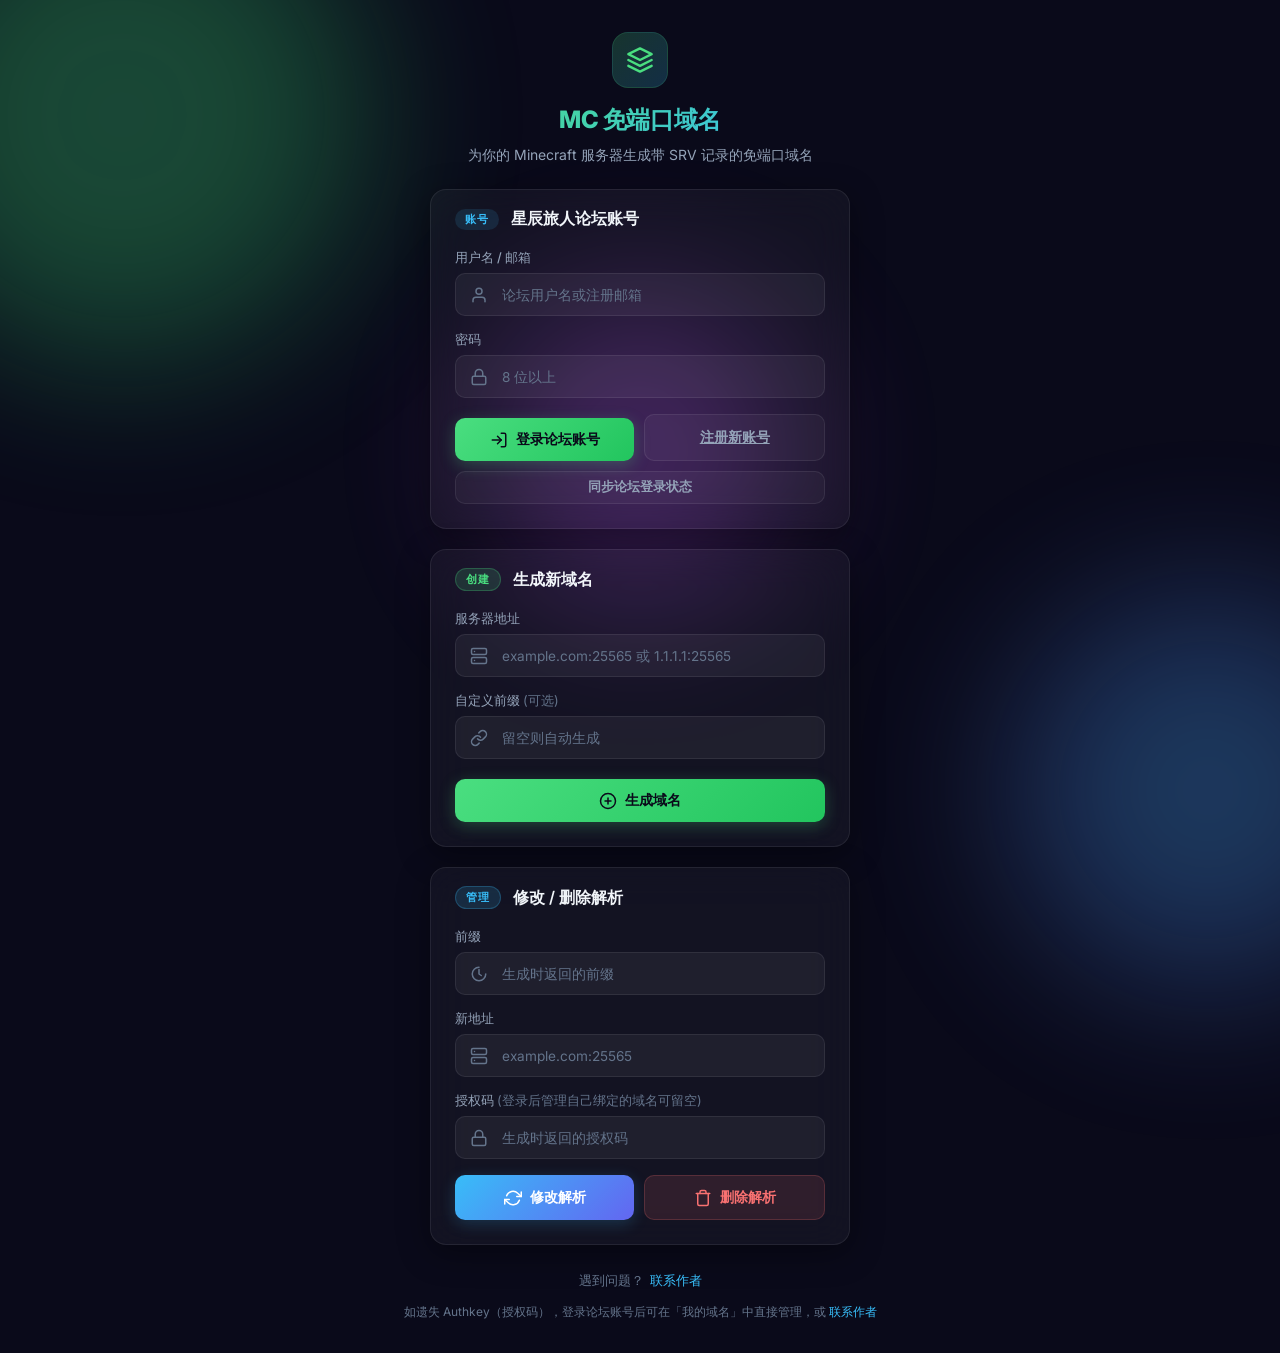
==== commit d0db533d: "渗透测试加固：授权码改 CSPRNG+常量时间比较；黑名单覆盖内网段/元数据/十进制十六进制八进制短写IP绕过；主机名格式与端口校验；认领计入配额；变更接口限流+强制 application/json" ====
--- a/public/index.html
+++ b/public/index.html
@@ -7,18 +7,16 @@
   <link rel="preconnect" href="https://fonts.googleapis.com">
   <link rel="preconnect" href="https://fonts.gstatic.com" crossorigin>
   <link href="https://fonts.googleapis.com/css2?family=Inter:wght@400;500;600;700;800&display=swap" rel="stylesheet">
-  <link rel="stylesheet" href="./style.css?v=7">
+  <link rel="stylesheet" href="./style.css?v=8">
 </head>
 <body>
 
-  <!-- Animated background blobs -->
   <div class="bg-blob blob-1"></div>
   <div class="bg-blob blob-2"></div>
   <div class="bg-blob blob-3"></div>
 
   <div class="app-wrapper">
 
-    <!-- Header -->
     <header class="header">
       <div class="header-icon">
         <svg width="32" height="32" viewBox="0 0 24 24" fill="none" stroke="currentColor" stroke-width="2" stroke-linecap="round" stroke-linejoin="round">
@@ -31,14 +29,12 @@
       <p class="header-subtitle">为你的 Minecraft 服务器生成带 SRV 记录的免端口域名</p>
     </header>
 
-    <!-- Card: 论坛账号 -->
     <div class="card">
       <div class="card-header">
         <span class="card-badge badge-auth">账号</span>
         <h2 class="card-title">星辰旅人论坛账号</h2>
       </div>
       <div class="card-body">
-        <!-- 已登录 -->
         <div id="auth-logged-in" class="hidden">
           <div class="user-chip">
             <img id="user-avatar" class="user-avatar" alt="头像" src="">
@@ -48,11 +44,8 @@
             </div>
             <button class="btn btn-ghost btn-sm" onclick="logout()">退出登录</button>
           </div>
-          <p class="auth-hint">创建的域名将自动绑定到你的账号，管理时无需授权码，且免人机验证。</p>
-        </div>
-        <!-- 未登录 -->
+        </div>
         <div id="auth-logged-out">
-          <p class="auth-hint">登录论坛账号后，域名将绑定到你的账号：管理免授权码、创建免人机验证。不登录也可以继续匿名使用。</p>
           <div class="input-group">
             <label class="input-label" for="login-identifier">用户名 / 邮箱</label>
             <div class="input-wrapper">
@@ -93,14 +86,12 @@
           </div>
           <p id="login-status" class="auth-status hidden"></p>
           <button id="sync-btn" class="btn btn-ghost btn-sm sync-btn" onclick="syncForumLogin()">
-            <span>已在论坛登录？点此同步登录状态</span>
+            <span>同步论坛登录状态</span>
           </button>
-          <p class="auth-hint auth-hint-sm">同步会打开论坛窗口读取其登录状态，读不到时可正常用账号密码登录。</p>
-        </div>
-      </div>
-    </div>
-
-    <!-- Card: 创建域名 -->
+        </div>
+      </div>
+    </div>
+
     <div class="card">
       <div class="card-header">
         <span class="card-badge badge-create">创建</span>
@@ -130,7 +121,6 @@
           </div>
         </div>
 
-        <!-- Cloudflare Turnstile 人机验证（匿名创建时需要；已登录免验证） -->
         <div id="turnstile-slot" class="turnstile-slot hidden">
           <span class="turnstile-label">人机验证</span>
           <div id="turnstile-widget"></div>
@@ -148,7 +138,6 @@
       </div>
     </div>
 
-    <!-- Card: 我的域名（登录后显示） -->
     <div id="records-card" class="card hidden">
       <div class="card-header">
         <span class="card-badge badge-manage">我的域名</span>
@@ -177,7 +166,6 @@
       </div>
     </div>
 
-    <!-- Card: 管理域名 -->
     <div class="card">
       <div class="card-header">
         <span class="card-badge badge-manage">管理</span>
@@ -236,12 +224,10 @@
       </div>
     </div>
 
-    <!-- Result -->
     <div id="result" class="result-panel hidden"></div>
 
   </div>
 
-  <!-- Footer -->
   <footer class="footer">
     <span>遇到问题？</span>
     <a href="mailto:wwwaaa123122@outlook.com">联系作者</a>
@@ -251,6 +237,6 @@
     </div>
   </footer>
 
-  <script src="./app.js?v=7"></script>
+  <script src="./app.js?v=8"></script>
 </body>
 </html>
--- a/public/style.css
+++ b/public/style.css
@@ -616,12 +616,6 @@
   color: #dc2626;
 }
 
-.auth-hint-sm {
-  margin-top: 6px;
-  font-size: 12px;
-  opacity: 0.75;
-}
-
 .sync-btn {
   margin-top: 10px;
   width: 100%;
